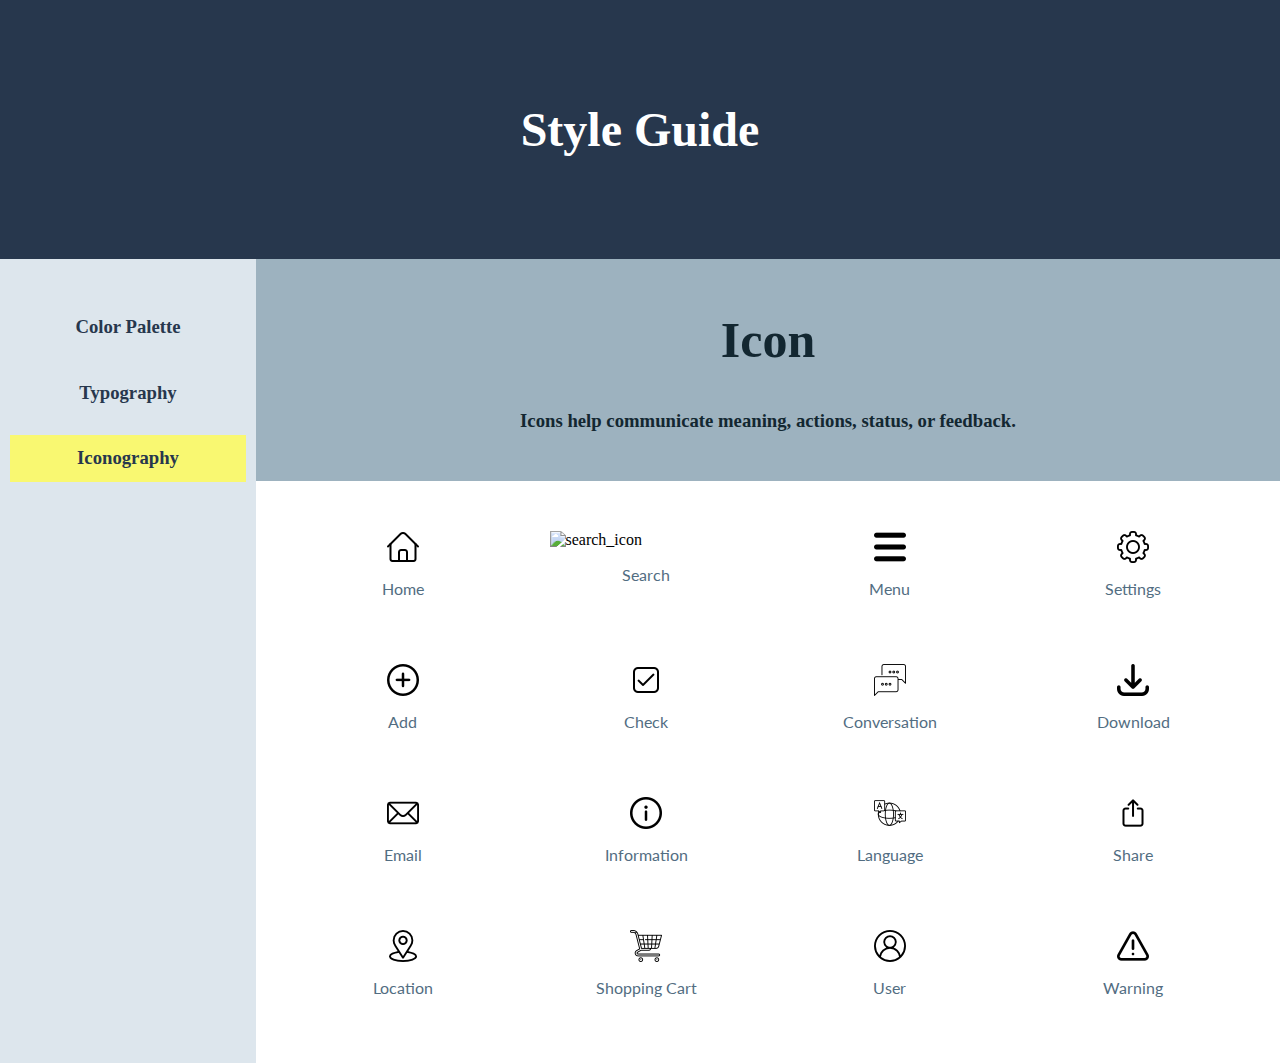
==== index_icon.html @ c10a4147 "add icon page" ====
<!DOCTYPE html>
<html lang="en">


<head>
    <link rel="stylesheet" href="styles.css">
    <link rel="preconnect" href="https://fonts.googleapis.com">
    <link rel="preconnect" href="https://fonts.gstatic.com" crossorigin>
    <link href="https://fonts.googleapis.com/css2?family=Lato:wght@100;300;400;700;900&display=swap" rel="stylesheet">
</head>

<body>
        
    </div>
    <div class="grid">
        <div class="item-a">
            <h1 class="banner-heading">Style Guide</h1>
        </div>

        <div class="item-b">
            <h2>Icon</h2>
            <h3 class="sub-heading">Icons help communicate meaning, actions, status, or feedback.</h3>
            
        </div>

        <div class="item-c">
            <ul>
                <li><h3><a href="index.html">Color Palette</a> </h3></li>
                <li><h3><a href="index_typo.html">Typography</a></h3></li>
                <li><h3 class="selected">Iconography</h3></li>
            </ul>
        </div>

        <div class="item-d">
            <div class="icon_table">
                <div>
                    <img src="image/home.png" alt="home_icon">
                    <p class="icon_name">Home</p>
                </div>

                <div>
                    <img src="image/search.png" alt="search_icon">
                    <p class="icon_name">Search</p>
                </div>

                <div>
                    <img src="image/menu.png" alt="menu_icon">
                    <p class="icon_name">Menu</p>
                </div>

                <div>
                    <img src="image/settings.png" alt="setting_icon">
                    <p class="icon_name">Settings</p>
                </div>

                <div>
                    <img src="image/add.png" alt="add_icon">
                    <p class="icon_name">Add</p>
                </div>

                <div>
                    <img src="image/check.png" alt="check_icon">
                    <p class="icon_name">Check</p>
                </div>

                <div>
                    <img src="image/conversation.png" alt="conversation_icon">
                    <p class="icon_name">Conversation</p>
                </div>

                <div>
                    <img src="image/download.png" alt="download_icon">
                    <p class="icon_name">Download</p>
                </div>

                <div>
                    <img src="image/email.png" alt="email_icon">
                    <p class="icon_name">Email</p>
                </div>

                <div>
                    <img src="image/information.png" alt="information_icon">
                    <p class="icon_name">Information</p>
                </div>

                <div>
                    <img src="image/language.png" alt="language_icon">
                    <p class="icon_name">Language</p>
                </div>

                <div>
                    <img src="image/share.png" alt="share_icon">
                    <p class="icon_name">Share</p>
                </div>

                <div>
                    <img src="image/location.png" alt="location_icon">
                    <p class="icon_name">Location</p>
                </div>

                <div>
                    <img src="image/cart.png" alt="cart_icon">
                    <p class="icon_name">Shopping Cart</p>
                </div>

                <div>
                    <img src="image/user.png" alt="user_icon">
                    <p class="icon_name">User</p>
                </div>

                <div>
                    <img src="image/warning.png" alt="warning_icon">
                    <p class="icon_name">Warning</p>
                </div>



            </div>
        </div>


      
       

    </div>
    



</body>
</html>
---- styles.css ----
body { 
    top: 0;
    padding: 0;
    margin: 0;
}



.grid { 
    display: grid;
    grid-template-columns: 0.5fr 2fr;
    grid-template-rows: 2fr 1.5fr 6fr;
    grid-template-areas:
    "header header "
    "sidebar subheader"
    "sidebar main"
    ;
    width: 100vw;
    height: 100vh;
    
}


a:visited{ 
text-decoration: none;
color: #27374D ;
}


a { 
    text-decoration: none;
    color: #27374D ;
    }



.item-a { 
    grid-area: header;
    background-color: #27374D ;
}

.item-a h1 { 
    text-align: center;
    color: white;
    padding: 70px 0 ;
    font-size: 48px;
}

.item-b { 
    grid-area: subheader;
    background-color: #9DB2BF;
}

.item-c { 
    grid-area: sidebar;
    background-color: #DDE6ED;
    height: 100%;
}

.item-c ul { 
    list-style-type: none;
    padding: 10px 10px;
    text-align: center;
    line-height: 2.5;
    color: #27374D;
    font-weight: bold;
}

.item-b h3 { 
    text-align: center;
    color: #132731;
    padding-bottom: 30px;

}

.item-b h2 { 
    text-align: center;
    color: #132731;
    font-size: 50px;
    padding-top: 10px;

}

.selected { 
    background-color: #F9F871 ;
}



.item-d { 
    grid-area: main;
}

.item-d ul { 
    list-style-type: none;
    margin: 10px ;
    
}

.item-d ul li { 
    line-height: 1.5;
}



.item-d .color-01 { 
    width: 100px;
    height: 100px;
    border-radius: 50%;
    background: #27374D;
    margin: 50px 0;
}

.item-d .color-02 { 
    width: 100px;
    height: 100px;
    border-radius: 50%;
    background: #526D82;
    margin: 50px 0;
}

.item-d .color-03 { 
    width: 100px;
    height: 100px;
    border-radius: 50%;
    background: #9DB2BF;
    margin: 50px 0;
}

.item-d .color-04 { 
    width: 100px;
    height: 100px;
    border-radius: 50%;
    background: #DDE6ED;
    margin: 50px 0;
}

.item-d .color-05 { 
    width: 100px;
    height: 100px;
    border-radius: 50%;
    background: #F9F871;
    margin: 50px 0;
}






.color_sample { 
    border-spacing: 50px;
}

.color-name { 
    font-weight: bold;
    color: #526D82;
}

.color-code { 
    font-weight: bold;
    color: #526D82;
}

.item-d .lato_style { 
    padding: 10px 30px ;
    font-family: "Lato";
}

.lato_style p { 
    line-height: 1.5;
}

.item-d .font_style_lato { 
    font-weight: bold;
}

.item-d h3 { 
    font-size: 40px;
}

.item-d .type_scale { 
    margin-top: 100px ;
}

.item-d .lato_style td { 
    padding: 10px ;
    padding-right: 40px ;

}

.item-d table { 
    font-family: "Lato";
}

.item-d tr .scale_sample h1 { 
    font-size: 48px  ;
}

.item-d tr .scale_sample h2 { 
    font-size: 36px  ;
}

.item-d tr .scale_sample h3 { 
    font-size: 30px  ;
}

.item-d tr .scale_sample_body { 
    font-size: 18px;
   
}

.sample_detail { 
    color: #526D82;
}

#description { 
    color: #526D82 ;
}

.icon_table { 
    display: grid;
    grid-template-columns: repeat(4, 1fr);
    gap: 50px;
    margin: 50px;
    
}

.icon_table img { 
    display: block;
    margin-left: auto;
    margin-right: auto;
}

.icon_name { 
    text-align: center;
    font-family: "Lato";
    color:  #526D82;
}
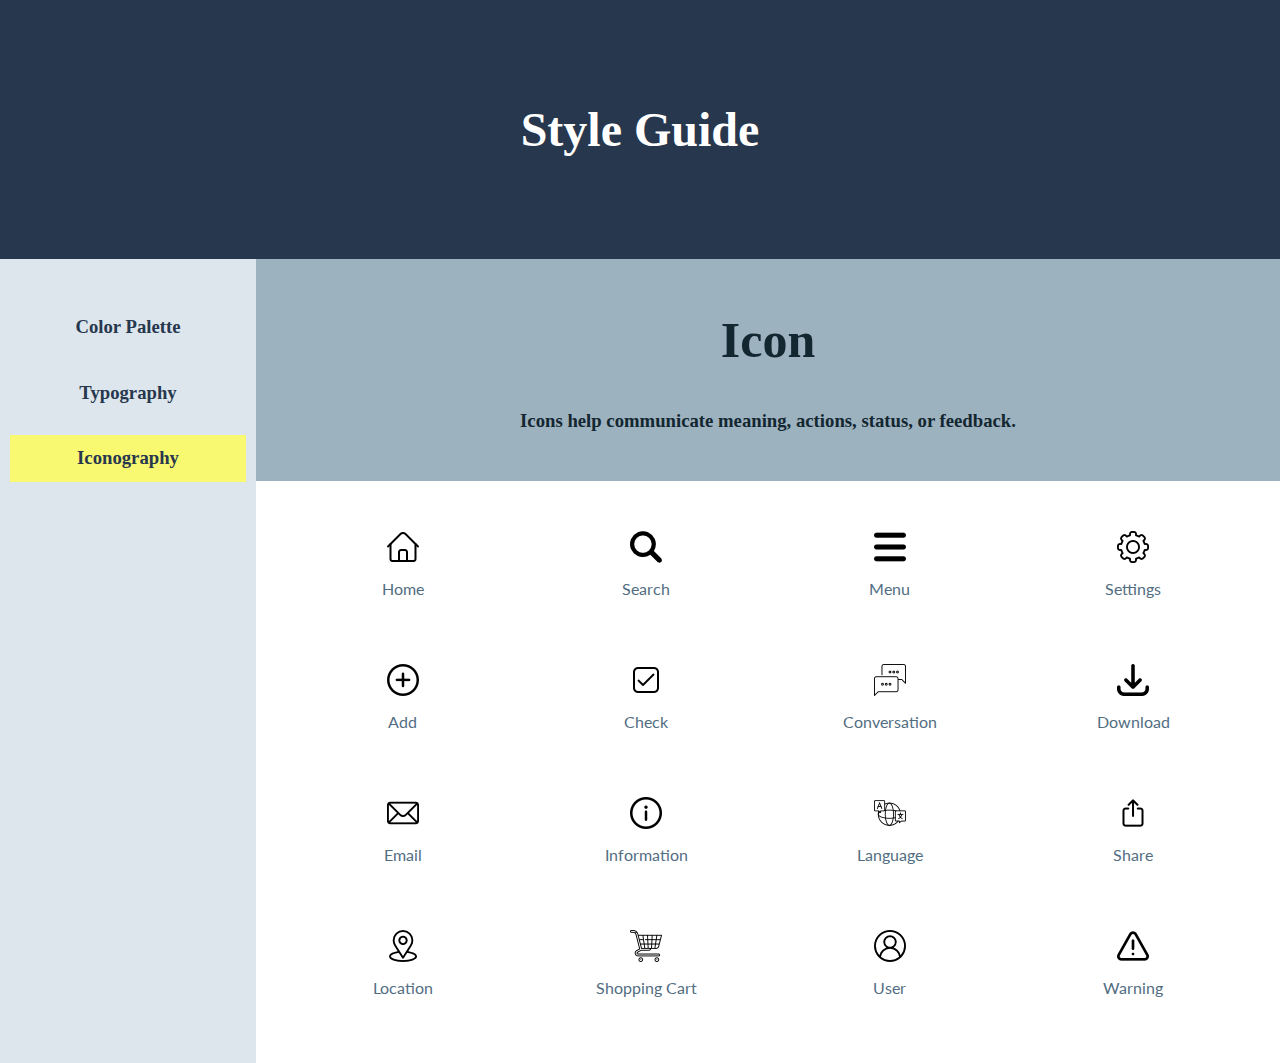
==== commit dfe52ef7: "Update index_icon.html_image name" ====
--- a/index_icon.html
+++ b/index_icon.html
@@ -39,7 +39,7 @@
                 </div>
 
                 <div>
-                    <img src="image/search.png" alt="search_icon">
+                    <img src="image/Search.png" alt="search_icon">
                     <p class="icon_name">Search</p>
                 </div>
 
@@ -128,4 +128,4 @@
 
 
 </body>
-</html>+</html>
